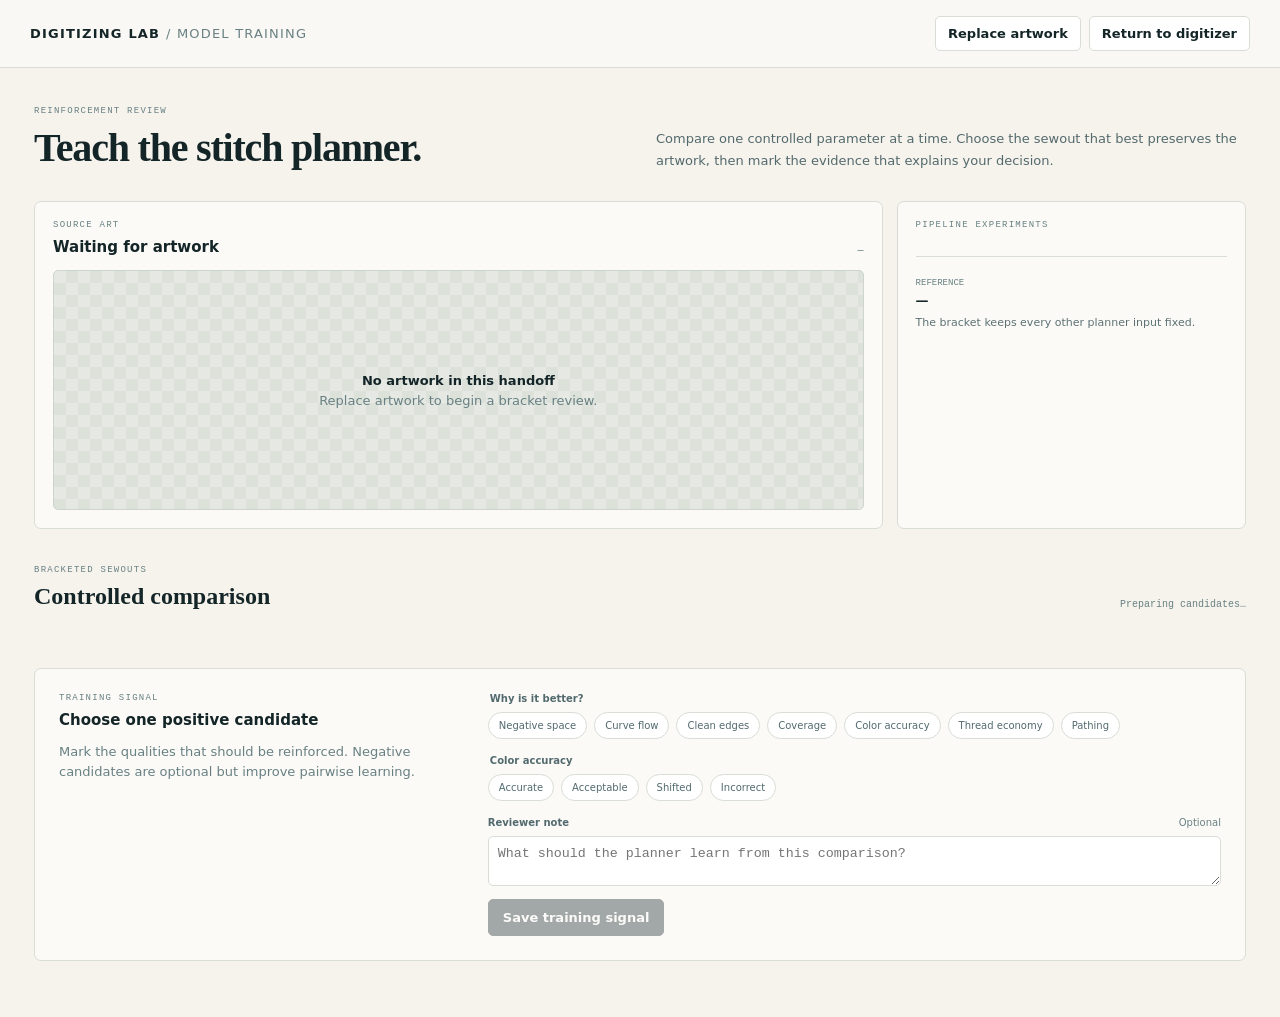
==== prototype/train.html @ 969cacdc "Build phase-aware embroidery training workflow" ====
<!doctype html>
<html lang="en">
  <head>
    <meta charset="utf-8" />
    <meta name="viewport" content="width=device-width, initial-scale=1" />
    <title>Model training — bracket review</title>
    <link rel="stylesheet" href="train.css" />
  </head>
  <body>
    <header class="training-header">
      <a class="wordmark" id="backLink" href="index.html">DIGITIZING LAB <span>/ MODEL TRAINING</span></a>
      <div class="header-actions">
        <input id="artworkFile" type="file" accept="image/png,image/jpeg,image/webp,image/svg+xml" hidden />
        <button class="quiet" id="replaceArtwork">Replace artwork</button>
        <a class="quiet" id="returnLink" href="index.html">Return to digitizer</a>
      </div>
    </header>

    <main class="training-shell">
      <section class="intro">
        <div>
          <p class="eyebrow">REINFORCEMENT REVIEW</p>
          <h1>Teach the stitch planner.</h1>
        </div>
        <p class="lede">Compare one controlled parameter at a time. Choose the sewout that best preserves the artwork, then mark the evidence that explains your decision.</p>
      </section>

      <section class="source-and-controls">
        <article class="source-card">
          <div class="section-heading">
            <div><p class="eyebrow">SOURCE ART</p><h2 id="sourceName">Waiting for artwork</h2></div>
            <span class="source-size" id="sourceSize">—</span>
          </div>
          <div class="source-frame">
            <img id="sourceArtwork" alt="Artwork used to generate the training candidates" />
            <div class="empty-source" id="emptySource">
              <b>No artwork in this handoff</b>
              <span>Replace artwork to begin a bracket review.</span>
            </div>
          </div>
        </article>

        <aside class="parameter-card">
          <p class="eyebrow">PIPELINE EXPERIMENTS</p>
          <div class="parameter-list" id="parameterList" role="tablist" aria-label="Training parameters"></div>
          <div class="parameter-reference">
            <span>REFERENCE</span>
            <b id="referenceRange">—</b>
            <p id="referenceCopy">The bracket keeps every other planner input fixed.</p>
          </div>
        </aside>
      </section>

      <section class="review">
        <div class="review-heading">
          <div><p class="eyebrow">BRACKETED SEWOUTS</p><h2 id="bracketTitle">Controlled comparison</h2></div>
          <span id="bracketSummary">Preparing candidates…</span>
        </div>
        <div class="candidate-grid" id="candidates" aria-live="polite"></div>
      </section>

      <section class="training-signal">
        <div class="signal-copy">
          <p class="eyebrow">TRAINING SIGNAL</p>
          <h2 id="selectionSummary">Choose one positive candidate</h2>
          <p>Mark the qualities that should be reinforced. Negative candidates are optional but improve pairwise learning.</p>
        </div>
        <div class="signal-form">
          <fieldset>
            <legend>Why is it better?</legend>
            <div class="reason-list" id="reasonList">
              <button type="button" data-reason="negative_space">Negative space</button>
              <button type="button" data-reason="curve_flow">Curve flow</button>
              <button type="button" data-reason="edge_quality">Clean edges</button>
              <button type="button" data-reason="coverage">Coverage</button>
              <button type="button" data-reason="color_accuracy">Color accuracy</button>
              <button type="button" data-reason="thread_economy">Thread economy</button>
              <button type="button" data-reason="pathing">Pathing</button>
            </div>
          </fieldset>
          <fieldset>
            <legend>Color accuracy</legend>
            <div class="accuracy-list" id="colorAccuracy" aria-label="Color accuracy classification">
              <button type="button" data-accuracy="accurate">Accurate</button>
              <button type="button" data-accuracy="acceptable">Acceptable</button>
              <button type="button" data-accuracy="shifted">Shifted</button>
              <button type="button" data-accuracy="incorrect">Incorrect</button>
            </div>
          </fieldset>
          <label class="note-label" for="reviewNote">Reviewer note <span>Optional</span></label>
          <textarea id="reviewNote" rows="2" placeholder="What should the planner learn from this comparison?"></textarea>
          <button class="commit" id="saveSignal" disabled>Save training signal</button>
          <p class="save-status" id="saveStatus" role="status"></p>
        </div>
      </section>
    </main>

    <template id="candidateTemplate">
      <article class="candidate">
        <div class="candidate-topline">
          <span class="candidate-letter"></span>
          <span class="candidate-kind"></span>
        </div>
        <div class="candidate-visuals">
          <div class="posterized-frame"><span>POSTERIZED ART</span><img alt="Posterized color separation for this candidate" /></div>
          <div class="sewout-frame"><span class="visual-label">FINAL SEWOUT</span><canvas width="720" height="440"></canvas><div class="render-busy"><i></i><span>Planning sewout</span></div></div>
        </div>
        <div class="candidate-palette"></div>
        <div class="candidate-parameter"><span></span><b></b></div>
        <div class="candidate-metrics"></div>
        <div class="candidate-evidence"></div>
        <div class="candidate-actions">
          <button type="button" class="positive">Use as positive</button>
          <button type="button" class="negative">Mark negative</button>
        </div>
      </article>
    </template>

    <script src="train.js"></script>
  </body>
</html>
---- prototype/train.css ----
:root{--ink:#142528;--muted:#688083;--paper:#f6f3ed;--panel:#fbfaf7;--line:#d8ddd5;--pink:#ed5e98;--gold:#eebd54;--teal:#1f5052;--dark:#132e33;--good:#2d6c58;--bad:#a34a43}
*{box-sizing:border-box}
body{margin:0;background:var(--paper);color:var(--ink);font:13px Manrope,Inter,system-ui,sans-serif}
button,a{font:inherit}
button{cursor:pointer}
.training-header{height:68px;border-bottom:1px solid var(--line);display:flex;align-items:center;justify-content:space-between;padding:0 30px;background:#faf8f4}
.wordmark{color:var(--ink);font-weight:800;letter-spacing:1.2px;text-decoration:none}.wordmark span{color:var(--muted);font-weight:500}
.header-actions{display:flex;gap:8px}.quiet{display:inline-flex;align-items:center;border:1px solid var(--line);border-radius:5px;background:#fff;color:var(--ink);padding:9px 12px;font-weight:700;text-decoration:none}
.training-shell{max-width:1510px;margin:0 auto;padding:38px 34px 56px}
.intro{display:flex;align-items:end;justify-content:space-between;gap:50px;margin-bottom:30px}
.eyebrow{margin:0 0 8px;color:var(--muted);font:500 9px ui-monospace,SFMono-Regular,Menlo,monospace;letter-spacing:1.25px}
h1{font:600 40px Georgia,serif;letter-spacing:-1.2px;margin:0}h2{font-size:15px;margin:0}
.lede{max-width:590px;margin:0;color:#53696c;line-height:1.65}
.source-and-controls{display:grid;grid-template-columns:minmax(0,1.7fr) minmax(260px,.7fr);gap:14px;margin-bottom:36px}
.source-card,.parameter-card,.training-signal{background:var(--panel);border:1px solid var(--line);border-radius:7px}
.source-card{padding:18px}.section-heading,.review-heading{display:flex;justify-content:space-between;align-items:end;margin-bottom:14px}.source-size,.review-heading>span{color:var(--muted);font:10px ui-monospace,SFMono-Regular,Menlo,monospace}
.source-frame{height:240px;display:grid;place-items:center;position:relative;overflow:hidden;border:1px solid #cbd4cd;border-radius:5px;background-color:#e6e9e3;background-image:linear-gradient(45deg,#dce2da 25%,transparent 25%),linear-gradient(-45deg,#dce2da 25%,transparent 25%),linear-gradient(45deg,transparent 75%,#dce2da 75%),linear-gradient(-45deg,transparent 75%,#dce2da 75%);background-size:24px 24px;background-position:0 0,0 12px,12px -12px,-12px 0}
.source-frame img{display:none;max-width:90%;max-height:82%;object-fit:contain;filter:drop-shadow(0 8px 11px #17333418)}.source-frame.has-art img{display:block}
.empty-source{display:grid;gap:5px;text-align:center;color:var(--muted)}.empty-source b{color:var(--ink)}.source-frame.has-art .empty-source{display:none}
.parameter-card{padding:18px}.parameter-list{display:grid;gap:7px}.parameter-list .phase-label{margin:10px 0 0;color:#8a6b28;font:8px ui-monospace,SFMono-Regular,Menlo,monospace;letter-spacing:.8px}.parameter-list .phase-label:first-child{margin-top:0}.parameter-list button{text-align:left;border:1px solid var(--line);border-radius:5px;background:#fff;padding:11px 12px;color:#526a6e;font-weight:700}.parameter-list button span{display:block;color:var(--muted);font:9px ui-monospace,SFMono-Regular,Menlo,monospace;margin-top:3px}.parameter-list button[aria-selected=true]{border-color:var(--teal);box-shadow:inset 3px 0 var(--teal);color:var(--ink);background:#f3f8f5}
.parameter-reference{margin-top:18px;padding-top:16px;border-top:1px solid var(--line)}.parameter-reference span{color:var(--muted);font:9px ui-monospace,SFMono-Regular,Menlo,monospace}.parameter-reference b{display:block;margin-top:5px}.parameter-reference p{color:#5d7174;font-size:11px;line-height:1.5;margin:7px 0 0}
.review{margin-bottom:28px}.review-heading h2{font:600 24px Georgia,serif}.candidate-grid{display:grid;grid-auto-flow:column;grid-auto-columns:minmax(310px,1fr);gap:14px;overflow-x:auto;padding:2px 2px 14px;scroll-snap-type:x proximity}.candidate{scroll-snap-align:start}
.candidate{min-width:0;background:#fbfaf7;border:1px solid var(--line);border-radius:7px;padding:12px;transition:border-color .2s,box-shadow .2s}.candidate.selected-positive{border-color:var(--good);box-shadow:0 0 0 2px #2d6c5825}.candidate.selected-negative{border-color:#c78b85;background:#fff9f7}
.candidate-topline{display:flex;align-items:center;justify-content:space-between;margin-bottom:9px}.candidate-letter{display:grid;place-items:center;width:26px;height:26px;border-radius:50%;background:var(--ink);color:#fff;font-weight:800}.candidate-kind{text-transform:uppercase;color:var(--muted);font:9px ui-monospace,SFMono-Regular,Menlo,monospace;letter-spacing:.6px}
.candidate-visuals{display:grid;grid-template-columns:minmax(92px,.42fr) minmax(0,1.58fr);gap:7px}.posterized-frame,.sewout-frame{position:relative;aspect-ratio:1.55;border-radius:4px;overflow:hidden}.posterized-frame{display:grid;place-items:center;background-color:#e6e9e3;background-image:linear-gradient(45deg,#dce2da 25%,transparent 25%),linear-gradient(-45deg,#dce2da 25%,transparent 25%),linear-gradient(45deg,transparent 75%,#dce2da 75%),linear-gradient(-45deg,transparent 75%,#dce2da 75%);background-size:16px 16px;background-position:0 0,0 8px,8px -8px,-8px 0}.posterized-frame img{max-width:88%;max-height:78%;object-fit:contain}.posterized-frame>span,.visual-label{position:absolute;z-index:2;top:6px;left:7px;padding:3px 5px;border-radius:3px;background:#f9f7f0e8;color:#53696c;font:7px ui-monospace,SFMono-Regular,Menlo,monospace;letter-spacing:.35px}.sewout-frame{background:var(--dark)}.sewout-frame canvas{display:block;width:100%;height:100%}.render-busy{position:absolute;inset:0;display:grid;place-content:center;justify-items:center;gap:8px;background:#132e33;color:#cde0dd;font:9px ui-monospace,SFMono-Regular,Menlo,monospace}.render-busy i{width:27px;height:27px;border:3px solid #ffffff24;border-top-color:var(--gold);border-radius:50%;animation:spin .8s linear infinite}@keyframes spin{to{transform:rotate(360deg)}}.candidate.ready .render-busy{display:none}
.candidate-palette{display:flex;align-items:center;min-height:29px;gap:4px;padding:8px 2px 0}.candidate-palette:before{content:"THREAD PALETTE";margin-right:auto;color:var(--muted);font:8px ui-monospace,SFMono-Regular,Menlo,monospace;letter-spacing:.45px}.candidate-palette i{width:17px;height:17px;border:1px solid #0002;border-radius:50%;box-shadow:inset 0 1px #fff5}
.candidate-parameter{display:flex;justify-content:space-between;align-items:baseline;padding:10px 2px;border-bottom:1px solid var(--line)}.candidate-parameter span{color:var(--muted);font-size:10px}.candidate-parameter b{font:700 17px Georgia,serif}
.candidate-metrics{display:grid;grid-template-columns:repeat(4,1fr);gap:6px;padding:10px 0}.candidate-metrics span{display:block;color:var(--muted);font-size:8px;text-transform:uppercase;letter-spacing:.5px}.candidate-metrics b{display:block;margin-top:2px;font-size:11px}.candidate-evidence{min-height:45px;border-radius:4px;padding:8px;background:#edf2ee;color:#4f676a;font-size:9px;line-height:1.45}.candidate-evidence.warning{background:#fff3dc;color:#75560d}.candidate-evidence.block{background:#fff0ed;color:#7d3531}
.candidate-actions{display:grid;grid-template-columns:1fr 1fr;gap:6px;margin-top:10px}.candidate-actions button{border:1px solid var(--line);border-radius:4px;background:#fff;padding:8px 6px;font-size:10px;font-weight:800}.candidate-actions .positive.active{background:var(--good);border-color:var(--good);color:#fff}.candidate-actions .negative.active{background:var(--bad);border-color:var(--bad);color:#fff}
.candidate.error .render-busy{display:none}.candidate.error .sewout-frame:after{content:"Could not generate candidate";position:absolute;inset:0;display:grid;place-items:center;color:#ffd8d3;font-size:11px}
.initial-loading{grid-column:1/-1;min-height:260px;display:grid;place-content:center;justify-items:center;gap:7px;border:1px dashed #b8c5bd;border-radius:7px;color:var(--muted)}.initial-loading b{color:var(--ink)}.initial-loading span{font-size:11px}.initial-loading.error-message{border-color:#d4a09a;color:#8b4741}
.training-signal{display:grid;grid-template-columns:minmax(250px,.7fr) minmax(460px,1.3fr);gap:34px;padding:24px}.signal-copy p:last-child{color:var(--muted);line-height:1.55;margin-bottom:0}.signal-form fieldset{border:0;padding:0;margin:0 0 16px}.signal-form legend,.note-label{display:flex;width:100%;justify-content:space-between;margin-bottom:8px;color:#526a6e;font-size:10px;font-weight:700}.note-label span{color:var(--muted);font-weight:400}
.reason-list,.accuracy-list{display:flex;gap:7px;flex-wrap:wrap}.reason-list button,.accuracy-list button{border:1px solid var(--line);border-radius:16px;background:#fff;padding:7px 10px;color:#526a6e;font-size:10px}.reason-list button.active,.accuracy-list button.active{background:var(--teal);border-color:var(--teal);color:#fff}.accuracy-list button[data-accuracy=shifted].active,.accuracy-list button[data-accuracy=incorrect].active{background:#9a4943;border-color:#9a4943}
textarea{width:100%;resize:vertical;border:1px solid var(--line);border-radius:5px;padding:9px;font:12px inherit;background:#fff;color:var(--ink)}.commit{margin-top:10px;border:1px solid var(--ink);border-radius:5px;background:var(--ink);color:#fff;padding:10px 14px;font-weight:800}.commit:disabled{opacity:.38;cursor:not-allowed}.save-status{display:inline;margin-left:10px;color:var(--muted);font-size:10px}
@media(max-width:950px){.source-and-controls,.training-signal{grid-template-columns:1fr}.candidate-grid{grid-auto-columns:minmax(320px,78vw)}.training-shell{padding-inline:20px}.intro{display:block}.lede{margin-top:16px}}
@media(max-width:620px){.training-header{height:auto;padding:15px;align-items:flex-start;gap:15px}.header-actions{display:grid}.training-shell{padding:26px 14px}.intro h1{font-size:34px}.candidate{display:block}.candidate-grid{display:block}.candidate{margin-bottom:12px}.source-frame{height:190px}}
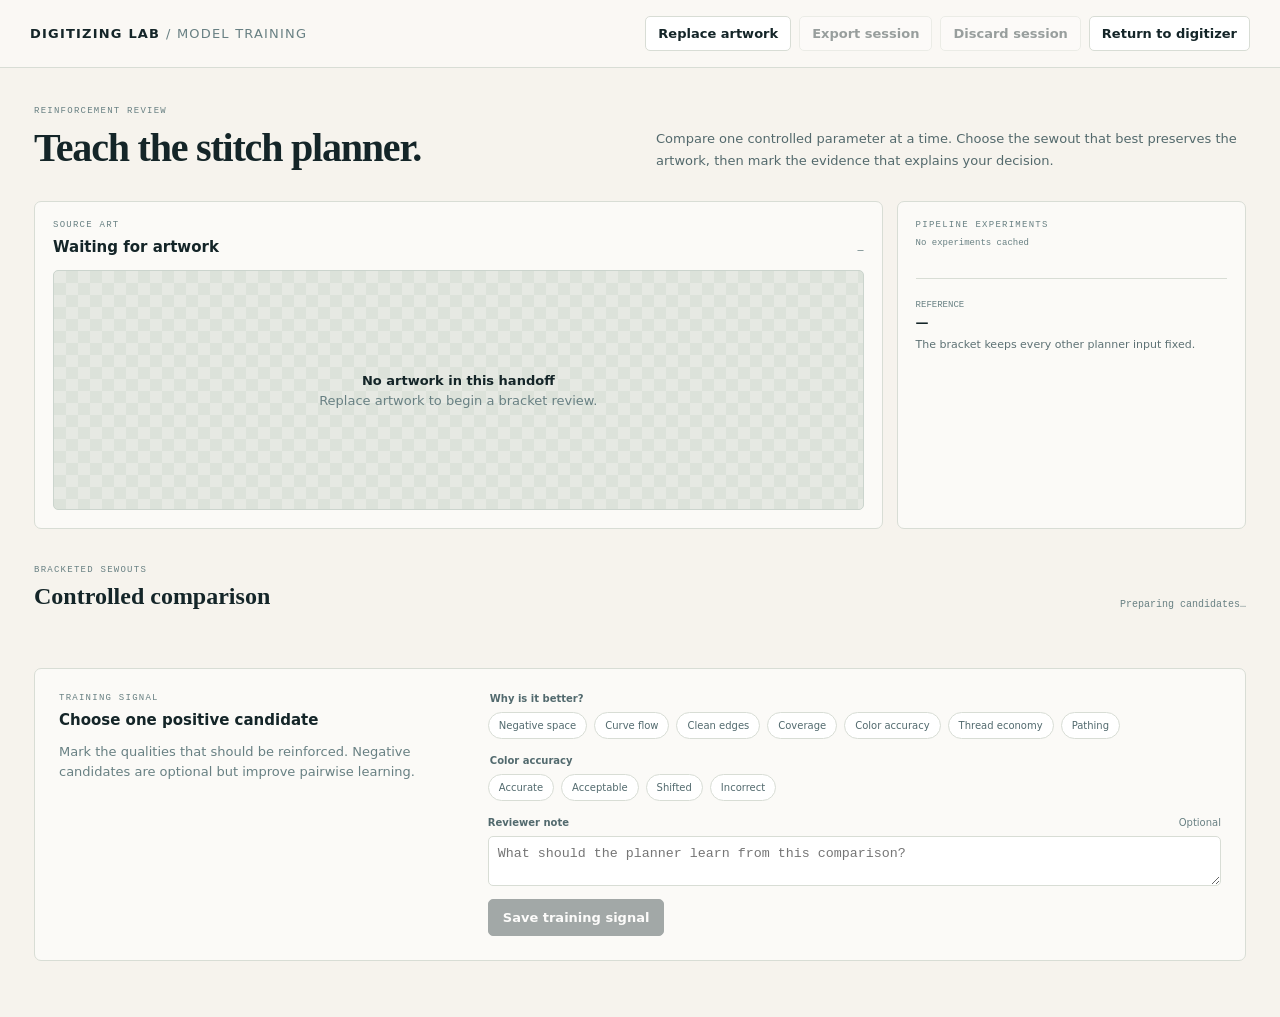
==== commit 96ee317f: "Preserve training sessions and white sewouts" ====
--- a/prototype/train.html
+++ b/prototype/train.html
@@ -12,6 +12,8 @@
       <div class="header-actions">
         <input id="artworkFile" type="file" accept="image/png,image/jpeg,image/webp,image/svg+xml" hidden />
         <button class="quiet" id="replaceArtwork">Replace artwork</button>
+        <button class="quiet" id="exportSession" disabled>Export session</button>
+        <button class="quiet danger" id="discardSession" disabled>Discard session</button>
         <a class="quiet" id="returnLink" href="index.html">Return to digitizer</a>
       </div>
     </header>
@@ -42,6 +44,7 @@
 
         <aside class="parameter-card">
           <p class="eyebrow">PIPELINE EXPERIMENTS</p>
+          <p class="session-progress" id="sessionProgress">No experiments cached</p>
           <div class="parameter-list" id="parameterList" role="tablist" aria-label="Training parameters"></div>
           <div class="parameter-reference">
             <span>REFERENCE</span>
--- a/prototype/train.css
+++ b/prototype/train.css
@@ -5,7 +5,7 @@
 button{cursor:pointer}
 .training-header{height:68px;border-bottom:1px solid var(--line);display:flex;align-items:center;justify-content:space-between;padding:0 30px;background:#faf8f4}
 .wordmark{color:var(--ink);font-weight:800;letter-spacing:1.2px;text-decoration:none}.wordmark span{color:var(--muted);font-weight:500}
-.header-actions{display:flex;gap:8px}.quiet{display:inline-flex;align-items:center;border:1px solid var(--line);border-radius:5px;background:#fff;color:var(--ink);padding:9px 12px;font-weight:700;text-decoration:none}
+.header-actions{display:flex;gap:8px}.quiet{display:inline-flex;align-items:center;border:1px solid var(--line);border-radius:5px;background:#fff;color:var(--ink);padding:9px 12px;font-weight:700;text-decoration:none}.quiet:disabled{opacity:.42;cursor:not-allowed}.quiet.danger:not(:disabled){color:#8b4741;border-color:#d4a09a}
 .training-shell{max-width:1510px;margin:0 auto;padding:38px 34px 56px}
 .intro{display:flex;align-items:end;justify-content:space-between;gap:50px;margin-bottom:30px}
 .eyebrow{margin:0 0 8px;color:var(--muted);font:500 9px ui-monospace,SFMono-Regular,Menlo,monospace;letter-spacing:1.25px}
@@ -15,14 +15,14 @@
 .source-card,.parameter-card,.training-signal{background:var(--panel);border:1px solid var(--line);border-radius:7px}
 .source-card{padding:18px}.section-heading,.review-heading{display:flex;justify-content:space-between;align-items:end;margin-bottom:14px}.source-size,.review-heading>span{color:var(--muted);font:10px ui-monospace,SFMono-Regular,Menlo,monospace}
 .source-frame{height:240px;display:grid;place-items:center;position:relative;overflow:hidden;border:1px solid #cbd4cd;border-radius:5px;background-color:#e6e9e3;background-image:linear-gradient(45deg,#dce2da 25%,transparent 25%),linear-gradient(-45deg,#dce2da 25%,transparent 25%),linear-gradient(45deg,transparent 75%,#dce2da 75%),linear-gradient(-45deg,transparent 75%,#dce2da 75%);background-size:24px 24px;background-position:0 0,0 12px,12px -12px,-12px 0}
-.source-frame img{display:none;max-width:90%;max-height:82%;object-fit:contain;filter:drop-shadow(0 8px 11px #17333418)}.source-frame.has-art img{display:block}
+.source-frame img{display:none;width:100%;height:100%;padding:18px;object-fit:contain;filter:drop-shadow(0 8px 11px #17333418)}.source-frame.has-art img{display:block}
 .empty-source{display:grid;gap:5px;text-align:center;color:var(--muted)}.empty-source b{color:var(--ink)}.source-frame.has-art .empty-source{display:none}
-.parameter-card{padding:18px}.parameter-list{display:grid;gap:7px}.parameter-list .phase-label{margin:10px 0 0;color:#8a6b28;font:8px ui-monospace,SFMono-Regular,Menlo,monospace;letter-spacing:.8px}.parameter-list .phase-label:first-child{margin-top:0}.parameter-list button{text-align:left;border:1px solid var(--line);border-radius:5px;background:#fff;padding:11px 12px;color:#526a6e;font-weight:700}.parameter-list button span{display:block;color:var(--muted);font:9px ui-monospace,SFMono-Regular,Menlo,monospace;margin-top:3px}.parameter-list button[aria-selected=true]{border-color:var(--teal);box-shadow:inset 3px 0 var(--teal);color:var(--ink);background:#f3f8f5}
+.parameter-card{padding:18px}.session-progress{margin:0 0 12px;color:var(--muted);font:9px ui-monospace,SFMono-Regular,Menlo,monospace}.parameter-list{display:grid;gap:7px}.parameter-list .phase-label{margin:10px 0 0;color:#8a6b28;font:8px ui-monospace,SFMono-Regular,Menlo,monospace;letter-spacing:.8px}.parameter-list .phase-label:first-child{margin-top:0}.parameter-list button{text-align:left;border:1px solid var(--line);border-radius:5px;background:#fff;padding:11px 12px;color:#526a6e;font-weight:700}.parameter-list button span{display:block;color:var(--muted);font:9px ui-monospace,SFMono-Regular,Menlo,monospace;margin-top:3px}.parameter-list button[aria-selected=true]{border-color:var(--teal);box-shadow:inset 3px 0 var(--teal);color:var(--ink);background:#f3f8f5}.parameter-list button.completed span:after{content:" · CACHED";color:var(--good);font-weight:800}
 .parameter-reference{margin-top:18px;padding-top:16px;border-top:1px solid var(--line)}.parameter-reference span{color:var(--muted);font:9px ui-monospace,SFMono-Regular,Menlo,monospace}.parameter-reference b{display:block;margin-top:5px}.parameter-reference p{color:#5d7174;font-size:11px;line-height:1.5;margin:7px 0 0}
 .review{margin-bottom:28px}.review-heading h2{font:600 24px Georgia,serif}.candidate-grid{display:grid;grid-auto-flow:column;grid-auto-columns:minmax(310px,1fr);gap:14px;overflow-x:auto;padding:2px 2px 14px;scroll-snap-type:x proximity}.candidate{scroll-snap-align:start}
 .candidate{min-width:0;background:#fbfaf7;border:1px solid var(--line);border-radius:7px;padding:12px;transition:border-color .2s,box-shadow .2s}.candidate.selected-positive{border-color:var(--good);box-shadow:0 0 0 2px #2d6c5825}.candidate.selected-negative{border-color:#c78b85;background:#fff9f7}
 .candidate-topline{display:flex;align-items:center;justify-content:space-between;margin-bottom:9px}.candidate-letter{display:grid;place-items:center;width:26px;height:26px;border-radius:50%;background:var(--ink);color:#fff;font-weight:800}.candidate-kind{text-transform:uppercase;color:var(--muted);font:9px ui-monospace,SFMono-Regular,Menlo,monospace;letter-spacing:.6px}
-.candidate-visuals{display:grid;grid-template-columns:minmax(92px,.42fr) minmax(0,1.58fr);gap:7px}.posterized-frame,.sewout-frame{position:relative;aspect-ratio:1.55;border-radius:4px;overflow:hidden}.posterized-frame{display:grid;place-items:center;background-color:#e6e9e3;background-image:linear-gradient(45deg,#dce2da 25%,transparent 25%),linear-gradient(-45deg,#dce2da 25%,transparent 25%),linear-gradient(45deg,transparent 75%,#dce2da 75%),linear-gradient(-45deg,transparent 75%,#dce2da 75%);background-size:16px 16px;background-position:0 0,0 8px,8px -8px,-8px 0}.posterized-frame img{max-width:88%;max-height:78%;object-fit:contain}.posterized-frame>span,.visual-label{position:absolute;z-index:2;top:6px;left:7px;padding:3px 5px;border-radius:3px;background:#f9f7f0e8;color:#53696c;font:7px ui-monospace,SFMono-Regular,Menlo,monospace;letter-spacing:.35px}.sewout-frame{background:var(--dark)}.sewout-frame canvas{display:block;width:100%;height:100%}.render-busy{position:absolute;inset:0;display:grid;place-content:center;justify-items:center;gap:8px;background:#132e33;color:#cde0dd;font:9px ui-monospace,SFMono-Regular,Menlo,monospace}.render-busy i{width:27px;height:27px;border:3px solid #ffffff24;border-top-color:var(--gold);border-radius:50%;animation:spin .8s linear infinite}@keyframes spin{to{transform:rotate(360deg)}}.candidate.ready .render-busy{display:none}
+.candidate-visuals{display:grid;grid-template-columns:minmax(92px,.42fr) minmax(0,1.58fr);gap:7px}.posterized-frame,.sewout-frame{position:relative;aspect-ratio:1.55;border-radius:4px;overflow:hidden}.posterized-frame{display:grid;place-items:center;background-color:#e6e9e3;background-image:linear-gradient(45deg,#dce2da 25%,transparent 25%),linear-gradient(-45deg,#dce2da 25%,transparent 25%),linear-gradient(45deg,transparent 75%,#dce2da 75%),linear-gradient(-45deg,transparent 75%,#dce2da 75%);background-size:16px 16px;background-position:0 0,0 8px,8px -8px,-8px 0}.posterized-frame img{width:100%;height:100%;padding:12px;object-fit:contain}.posterized-frame>span,.visual-label{position:absolute;z-index:2;top:6px;left:7px;padding:3px 5px;border-radius:3px;background:#f9f7f0e8;color:#53696c;font:7px ui-monospace,SFMono-Regular,Menlo,monospace;letter-spacing:.35px}.sewout-frame{background:var(--dark)}.sewout-frame canvas{display:block;width:100%;height:100%}.render-busy{position:absolute;inset:0;display:grid;place-content:center;justify-items:center;gap:8px;background:#132e33;color:#cde0dd;font:9px ui-monospace,SFMono-Regular,Menlo,monospace}.render-busy i{width:27px;height:27px;border:3px solid #ffffff24;border-top-color:var(--gold);border-radius:50%;animation:spin .8s linear infinite}@keyframes spin{to{transform:rotate(360deg)}}.candidate.ready .render-busy{display:none}
 .candidate-palette{display:flex;align-items:center;min-height:29px;gap:4px;padding:8px 2px 0}.candidate-palette:before{content:"THREAD PALETTE";margin-right:auto;color:var(--muted);font:8px ui-monospace,SFMono-Regular,Menlo,monospace;letter-spacing:.45px}.candidate-palette i{width:17px;height:17px;border:1px solid #0002;border-radius:50%;box-shadow:inset 0 1px #fff5}
 .candidate-parameter{display:flex;justify-content:space-between;align-items:baseline;padding:10px 2px;border-bottom:1px solid var(--line)}.candidate-parameter span{color:var(--muted);font-size:10px}.candidate-parameter b{font:700 17px Georgia,serif}
 .candidate-metrics{display:grid;grid-template-columns:repeat(4,1fr);gap:6px;padding:10px 0}.candidate-metrics span{display:block;color:var(--muted);font-size:8px;text-transform:uppercase;letter-spacing:.5px}.candidate-metrics b{display:block;margin-top:2px;font-size:11px}.candidate-evidence{min-height:45px;border-radius:4px;padding:8px;background:#edf2ee;color:#4f676a;font-size:9px;line-height:1.45}.candidate-evidence.warning{background:#fff3dc;color:#75560d}.candidate-evidence.block{background:#fff0ed;color:#7d3531}
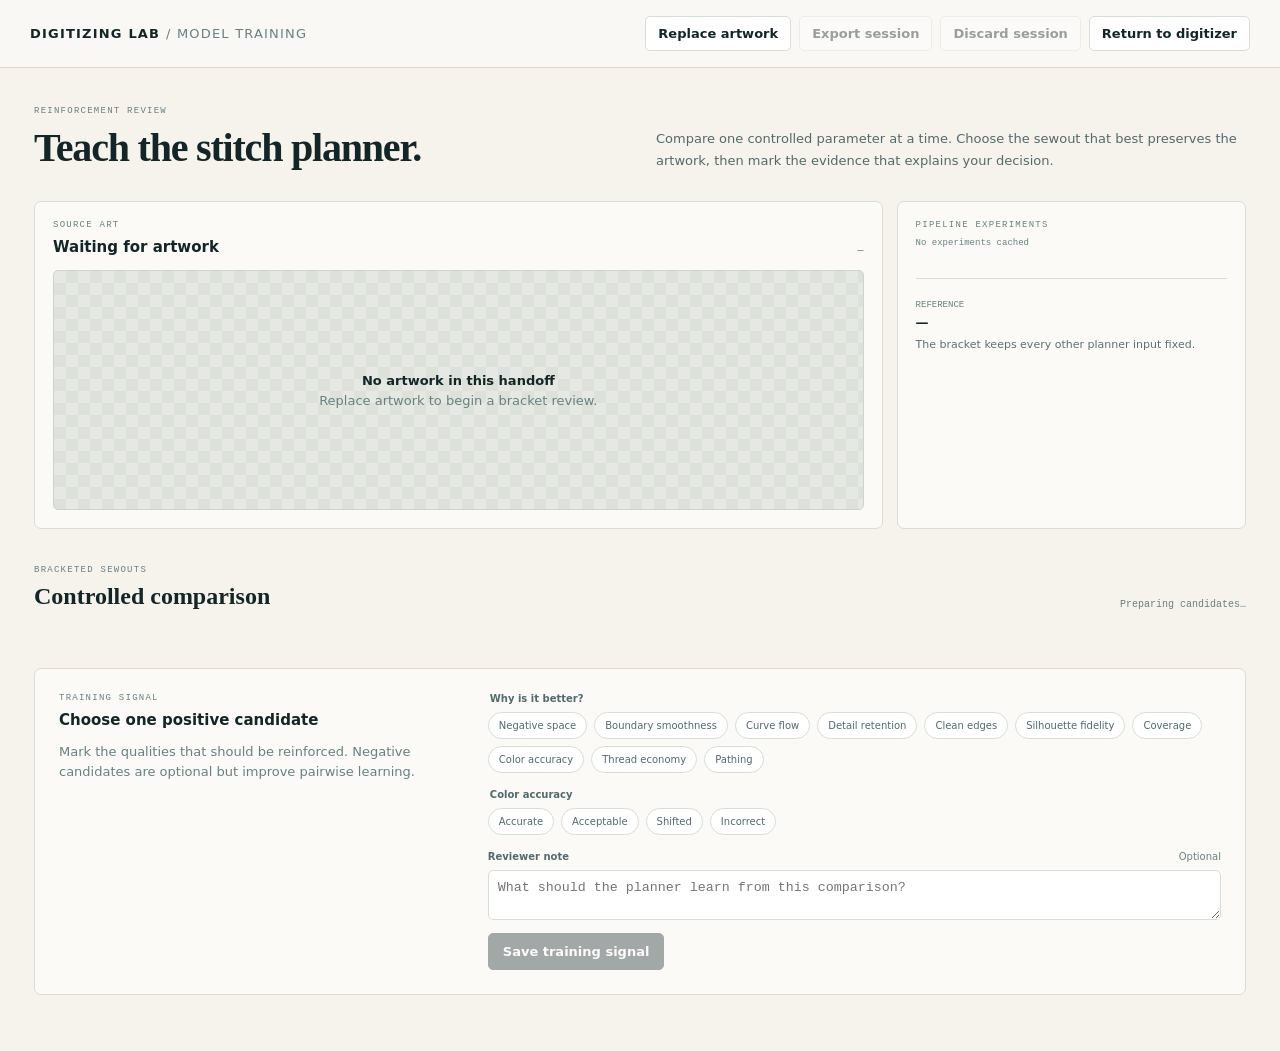
==== commit 87f7889c: "Add posterization quality training brackets" ====
--- a/prototype/train.html
+++ b/prototype/train.html
@@ -56,7 +56,7 @@
 
       <section class="review">
         <div class="review-heading">
-          <div><p class="eyebrow">BRACKETED SEWOUTS</p><h2 id="bracketTitle">Controlled comparison</h2></div>
+          <div><p class="eyebrow" id="bracketKind">BRACKETED SEWOUTS</p><h2 id="bracketTitle">Controlled comparison</h2></div>
           <span id="bracketSummary">Preparing candidates…</span>
         </div>
         <div class="candidate-grid" id="candidates" aria-live="polite"></div>
@@ -73,8 +73,11 @@
             <legend>Why is it better?</legend>
             <div class="reason-list" id="reasonList">
               <button type="button" data-reason="negative_space">Negative space</button>
+              <button type="button" data-reason="boundary_smoothness">Boundary smoothness</button>
               <button type="button" data-reason="curve_flow">Curve flow</button>
+              <button type="button" data-reason="detail_retention">Detail retention</button>
               <button type="button" data-reason="edge_quality">Clean edges</button>
+              <button type="button" data-reason="silhouette_fidelity">Silhouette fidelity</button>
               <button type="button" data-reason="coverage">Coverage</button>
               <button type="button" data-reason="color_accuracy">Color accuracy</button>
               <button type="button" data-reason="thread_economy">Thread economy</button>
--- a/prototype/train.css
+++ b/prototype/train.css
@@ -23,6 +23,7 @@
 .candidate{min-width:0;background:#fbfaf7;border:1px solid var(--line);border-radius:7px;padding:12px;transition:border-color .2s,box-shadow .2s}.candidate.selected-positive{border-color:var(--good);box-shadow:0 0 0 2px #2d6c5825}.candidate.selected-negative{border-color:#c78b85;background:#fff9f7}
 .candidate-topline{display:flex;align-items:center;justify-content:space-between;margin-bottom:9px}.candidate-letter{display:grid;place-items:center;width:26px;height:26px;border-radius:50%;background:var(--ink);color:#fff;font-weight:800}.candidate-kind{text-transform:uppercase;color:var(--muted);font:9px ui-monospace,SFMono-Regular,Menlo,monospace;letter-spacing:.6px}
 .candidate-visuals{display:grid;grid-template-columns:minmax(92px,.42fr) minmax(0,1.58fr);gap:7px}.posterized-frame,.sewout-frame{position:relative;aspect-ratio:1.55;border-radius:4px;overflow:hidden}.posterized-frame{display:grid;place-items:center;background-color:#e6e9e3;background-image:linear-gradient(45deg,#dce2da 25%,transparent 25%),linear-gradient(-45deg,#dce2da 25%,transparent 25%),linear-gradient(45deg,transparent 75%,#dce2da 75%),linear-gradient(-45deg,transparent 75%,#dce2da 75%);background-size:16px 16px;background-position:0 0,0 8px,8px -8px,-8px 0}.posterized-frame img{width:100%;height:100%;padding:12px;object-fit:contain}.posterized-frame>span,.visual-label{position:absolute;z-index:2;top:6px;left:7px;padding:3px 5px;border-radius:3px;background:#f9f7f0e8;color:#53696c;font:7px ui-monospace,SFMono-Regular,Menlo,monospace;letter-spacing:.35px}.sewout-frame{background:var(--dark)}.sewout-frame canvas{display:block;width:100%;height:100%}.render-busy{position:absolute;inset:0;display:grid;place-content:center;justify-items:center;gap:8px;background:#132e33;color:#cde0dd;font:9px ui-monospace,SFMono-Regular,Menlo,monospace}.render-busy i{width:27px;height:27px;border:3px solid #ffffff24;border-top-color:var(--gold);border-radius:50%;animation:spin .8s linear infinite}@keyframes spin{to{transform:rotate(360deg)}}.candidate.ready .render-busy{display:none}
+.review[data-phase=separation] .candidate-visuals{grid-template-columns:minmax(0,1.58fr) minmax(92px,.42fr)}.review[data-phase=separation] .posterized-frame img{padding:8px}
 .candidate-palette{display:flex;align-items:center;min-height:29px;gap:4px;padding:8px 2px 0}.candidate-palette:before{content:"THREAD PALETTE";margin-right:auto;color:var(--muted);font:8px ui-monospace,SFMono-Regular,Menlo,monospace;letter-spacing:.45px}.candidate-palette i{width:17px;height:17px;border:1px solid #0002;border-radius:50%;box-shadow:inset 0 1px #fff5}
 .candidate-parameter{display:flex;justify-content:space-between;align-items:baseline;padding:10px 2px;border-bottom:1px solid var(--line)}.candidate-parameter span{color:var(--muted);font-size:10px}.candidate-parameter b{font:700 17px Georgia,serif}
 .candidate-metrics{display:grid;grid-template-columns:repeat(4,1fr);gap:6px;padding:10px 0}.candidate-metrics span{display:block;color:var(--muted);font-size:8px;text-transform:uppercase;letter-spacing:.5px}.candidate-metrics b{display:block;margin-top:2px;font-size:11px}.candidate-evidence{min-height:45px;border-radius:4px;padding:8px;background:#edf2ee;color:#4f676a;font-size:9px;line-height:1.45}.candidate-evidence.warning{background:#fff3dc;color:#75560d}.candidate-evidence.block{background:#fff0ed;color:#7d3531}
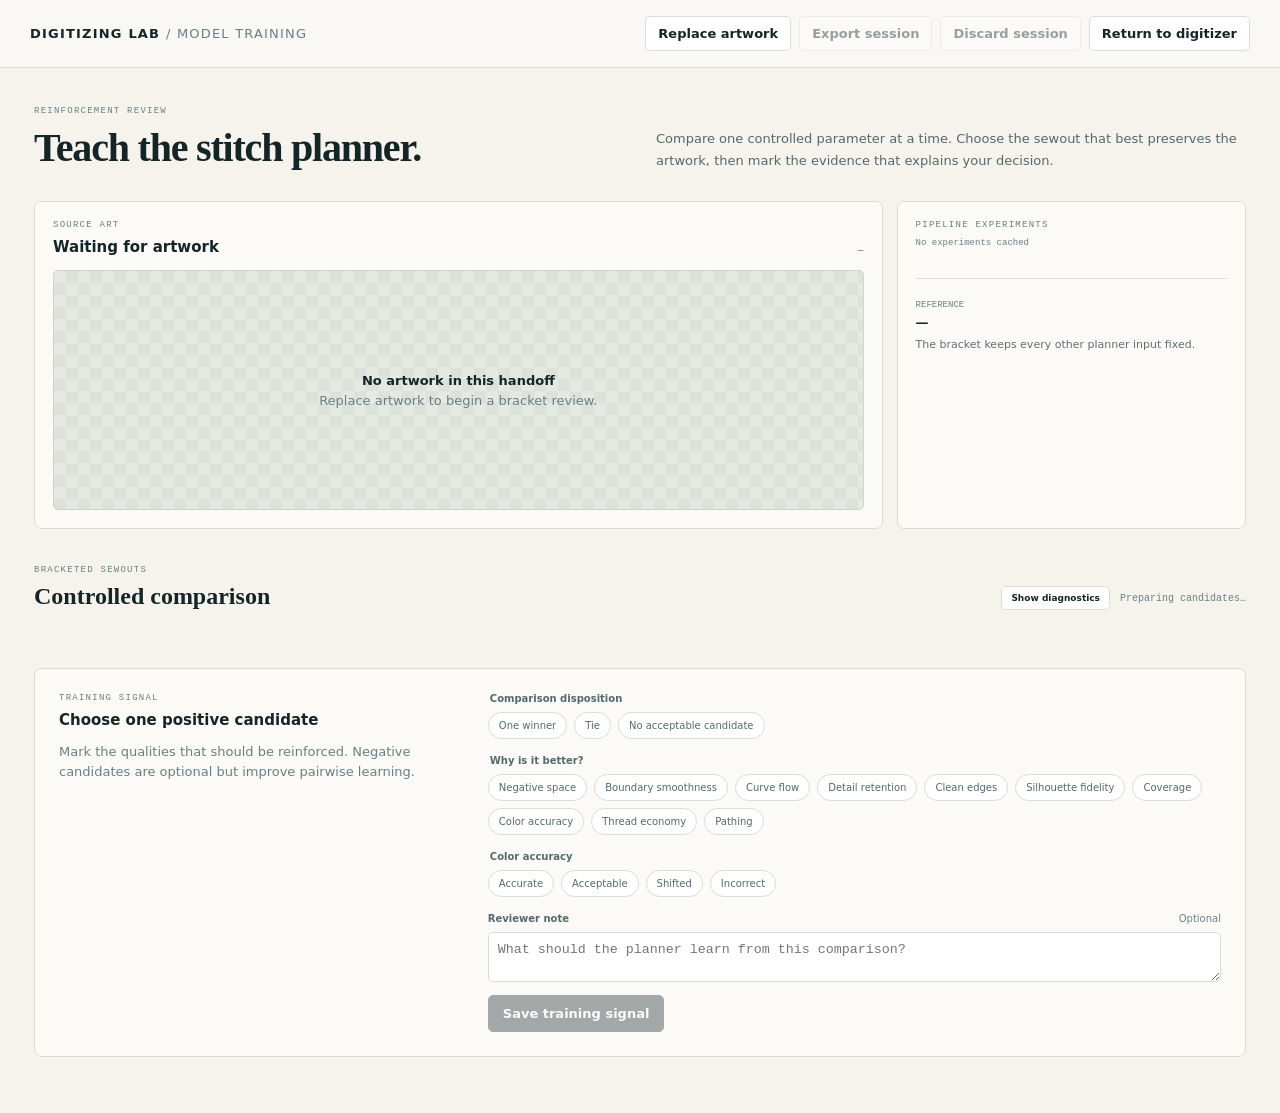
==== commit 0fbd78c4: "Enforce training bundle v2 evidence" ====
--- a/prototype/train.html
+++ b/prototype/train.html
@@ -57,7 +57,10 @@
       <section class="review">
         <div class="review-heading">
           <div><p class="eyebrow" id="bracketKind">BRACKETED SEWOUTS</p><h2 id="bracketTitle">Controlled comparison</h2></div>
-          <span id="bracketSummary">Preparing candidates…</span>
+          <div class="review-heading-actions">
+            <button type="button" class="quiet diagnostic-toggle" id="diagnosticMode">Show diagnostics</button>
+            <span id="bracketSummary">Preparing candidates…</span>
+          </div>
         </div>
         <div class="candidate-grid" id="candidates" aria-live="polite"></div>
       </section>
@@ -69,6 +72,14 @@
           <p>Mark the qualities that should be reinforced. Negative candidates are optional but improve pairwise learning.</p>
         </div>
         <div class="signal-form">
+          <fieldset>
+            <legend>Comparison disposition</legend>
+            <div class="disposition-list" id="reviewDisposition" aria-label="Comparison disposition">
+              <button type="button" data-disposition="winner">One winner</button>
+              <button type="button" data-disposition="tie">Tie</button>
+              <button type="button" data-disposition="no_acceptable_candidate">No acceptable candidate</button>
+            </div>
+          </fieldset>
           <fieldset>
             <legend>Why is it better?</legend>
             <div class="reason-list" id="reasonList">
@@ -115,7 +126,9 @@
         <div class="candidate-parameter"><span></span><b></b></div>
         <div class="candidate-metrics"></div>
         <div class="candidate-evidence"></div>
+        <div class="candidate-scoring"></div>
         <div class="candidate-actions">
+          <button type="button" class="reviewed">Mark reviewed</button>
           <button type="button" class="positive">Use as positive</button>
           <button type="button" class="negative">Mark negative</button>
         </div>
--- a/prototype/train.css
+++ b/prototype/train.css
@@ -13,7 +13,7 @@
 .lede{max-width:590px;margin:0;color:#53696c;line-height:1.65}
 .source-and-controls{display:grid;grid-template-columns:minmax(0,1.7fr) minmax(260px,.7fr);gap:14px;margin-bottom:36px}
 .source-card,.parameter-card,.training-signal{background:var(--panel);border:1px solid var(--line);border-radius:7px}
-.source-card{padding:18px}.section-heading,.review-heading{display:flex;justify-content:space-between;align-items:end;margin-bottom:14px}.source-size,.review-heading>span{color:var(--muted);font:10px ui-monospace,SFMono-Regular,Menlo,monospace}
+.source-card{padding:18px}.section-heading,.review-heading{display:flex;justify-content:space-between;align-items:end;margin-bottom:14px}.source-size,.review-heading>span,.review-heading-actions>span{color:var(--muted);font:10px ui-monospace,SFMono-Regular,Menlo,monospace}.review-heading-actions{display:flex;align-items:center;justify-content:flex-end;gap:10px}.diagnostic-toggle{padding:6px 9px;font-size:9px}
 .source-frame{height:240px;display:grid;place-items:center;position:relative;overflow:hidden;border:1px solid #cbd4cd;border-radius:5px;background-color:#e6e9e3;background-image:linear-gradient(45deg,#dce2da 25%,transparent 25%),linear-gradient(-45deg,#dce2da 25%,transparent 25%),linear-gradient(45deg,transparent 75%,#dce2da 75%),linear-gradient(-45deg,transparent 75%,#dce2da 75%);background-size:24px 24px;background-position:0 0,0 12px,12px -12px,-12px 0}
 .source-frame img{display:none;width:100%;height:100%;padding:18px;object-fit:contain;filter:drop-shadow(0 8px 11px #17333418)}.source-frame.has-art img{display:block}
 .empty-source{display:grid;gap:5px;text-align:center;color:var(--muted)}.empty-source b{color:var(--ink)}.source-frame.has-art .empty-source{display:none}
@@ -27,11 +27,11 @@
 .candidate-palette{display:flex;align-items:center;min-height:29px;gap:4px;padding:8px 2px 0}.candidate-palette:before{content:"THREAD PALETTE";margin-right:auto;color:var(--muted);font:8px ui-monospace,SFMono-Regular,Menlo,monospace;letter-spacing:.45px}.candidate-palette i{width:17px;height:17px;border:1px solid #0002;border-radius:50%;box-shadow:inset 0 1px #fff5}
 .candidate-parameter{display:flex;justify-content:space-between;align-items:baseline;padding:10px 2px;border-bottom:1px solid var(--line)}.candidate-parameter span{color:var(--muted);font-size:10px}.candidate-parameter b{font:700 17px Georgia,serif}
 .candidate-metrics{display:grid;grid-template-columns:repeat(4,1fr);gap:6px;padding:10px 0}.candidate-metrics span{display:block;color:var(--muted);font-size:8px;text-transform:uppercase;letter-spacing:.5px}.candidate-metrics b{display:block;margin-top:2px;font-size:11px}.candidate-evidence{min-height:45px;border-radius:4px;padding:8px;background:#edf2ee;color:#4f676a;font-size:9px;line-height:1.45}.candidate-evidence.warning{background:#fff3dc;color:#75560d}.candidate-evidence.block{background:#fff0ed;color:#7d3531}
-.candidate-actions{display:grid;grid-template-columns:1fr 1fr;gap:6px;margin-top:10px}.candidate-actions button{border:1px solid var(--line);border-radius:4px;background:#fff;padding:8px 6px;font-size:10px;font-weight:800}.candidate-actions .positive.active{background:var(--good);border-color:var(--good);color:#fff}.candidate-actions .negative.active{background:var(--bad);border-color:var(--bad);color:#fff}
+.candidate-scoring details{border-top:1px solid var(--line);padding-top:8px}.candidate-scoring summary{cursor:pointer;color:var(--muted);font-size:9px;font-weight:800}.score-grid{display:grid;grid-template-columns:repeat(2,minmax(0,1fr));gap:5px;margin-top:8px}.score-grid label{display:grid;gap:3px;color:var(--muted);font-size:8px}.score-grid select{width:100%;border:1px solid var(--line);border-radius:3px;background:#fff;padding:4px;color:var(--ink);font-size:9px}.rank-control{grid-column:1/-1}.candidate-actions{display:grid;grid-template-columns:repeat(3,1fr);gap:6px;margin-top:10px}.candidate-actions button{border:1px solid var(--line);border-radius:4px;background:#fff;padding:8px 6px;font-size:10px;font-weight:800}.candidate-actions .positive.active,.candidate-actions .reviewed.active{background:var(--good);border-color:var(--good);color:#fff}.candidate-actions .negative.active{background:var(--bad);border-color:var(--bad);color:#fff}.review.blind .candidate-palette,.review.blind .candidate-parameter,.review.blind .candidate-metrics,.review.blind .candidate-evidence{display:none}.review.blind .candidate-kind{font-size:0}.review.blind .candidate-kind:after{content:"BLIND REVIEW";font-size:9px}
 .candidate.error .render-busy{display:none}.candidate.error .sewout-frame:after{content:"Could not generate candidate";position:absolute;inset:0;display:grid;place-items:center;color:#ffd8d3;font-size:11px}
 .initial-loading{grid-column:1/-1;min-height:260px;display:grid;place-content:center;justify-items:center;gap:7px;border:1px dashed #b8c5bd;border-radius:7px;color:var(--muted)}.initial-loading b{color:var(--ink)}.initial-loading span{font-size:11px}.initial-loading.error-message{border-color:#d4a09a;color:#8b4741}
 .training-signal{display:grid;grid-template-columns:minmax(250px,.7fr) minmax(460px,1.3fr);gap:34px;padding:24px}.signal-copy p:last-child{color:var(--muted);line-height:1.55;margin-bottom:0}.signal-form fieldset{border:0;padding:0;margin:0 0 16px}.signal-form legend,.note-label{display:flex;width:100%;justify-content:space-between;margin-bottom:8px;color:#526a6e;font-size:10px;font-weight:700}.note-label span{color:var(--muted);font-weight:400}
-.reason-list,.accuracy-list{display:flex;gap:7px;flex-wrap:wrap}.reason-list button,.accuracy-list button{border:1px solid var(--line);border-radius:16px;background:#fff;padding:7px 10px;color:#526a6e;font-size:10px}.reason-list button.active,.accuracy-list button.active{background:var(--teal);border-color:var(--teal);color:#fff}.accuracy-list button[data-accuracy=shifted].active,.accuracy-list button[data-accuracy=incorrect].active{background:#9a4943;border-color:#9a4943}
+.reason-list,.accuracy-list,.disposition-list{display:flex;gap:7px;flex-wrap:wrap}.reason-list button,.accuracy-list button,.disposition-list button{border:1px solid var(--line);border-radius:16px;background:#fff;padding:7px 10px;color:#526a6e;font-size:10px}.reason-list button.active,.accuracy-list button.active,.disposition-list button.active{background:var(--teal);border-color:var(--teal);color:#fff}.accuracy-list button[data-accuracy=shifted].active,.accuracy-list button[data-accuracy=incorrect].active{background:#9a4943;border-color:#9a4943}
 textarea{width:100%;resize:vertical;border:1px solid var(--line);border-radius:5px;padding:9px;font:12px inherit;background:#fff;color:var(--ink)}.commit{margin-top:10px;border:1px solid var(--ink);border-radius:5px;background:var(--ink);color:#fff;padding:10px 14px;font-weight:800}.commit:disabled{opacity:.38;cursor:not-allowed}.save-status{display:inline;margin-left:10px;color:var(--muted);font-size:10px}
 @media(max-width:950px){.source-and-controls,.training-signal{grid-template-columns:1fr}.candidate-grid{grid-auto-columns:minmax(320px,78vw)}.training-shell{padding-inline:20px}.intro{display:block}.lede{margin-top:16px}}
 @media(max-width:620px){.training-header{height:auto;padding:15px;align-items:flex-start;gap:15px}.header-actions{display:grid}.training-shell{padding:26px 14px}.intro h1{font-size:34px}.candidate{display:block}.candidate-grid{display:block}.candidate{margin-bottom:12px}.source-frame{height:190px}}
